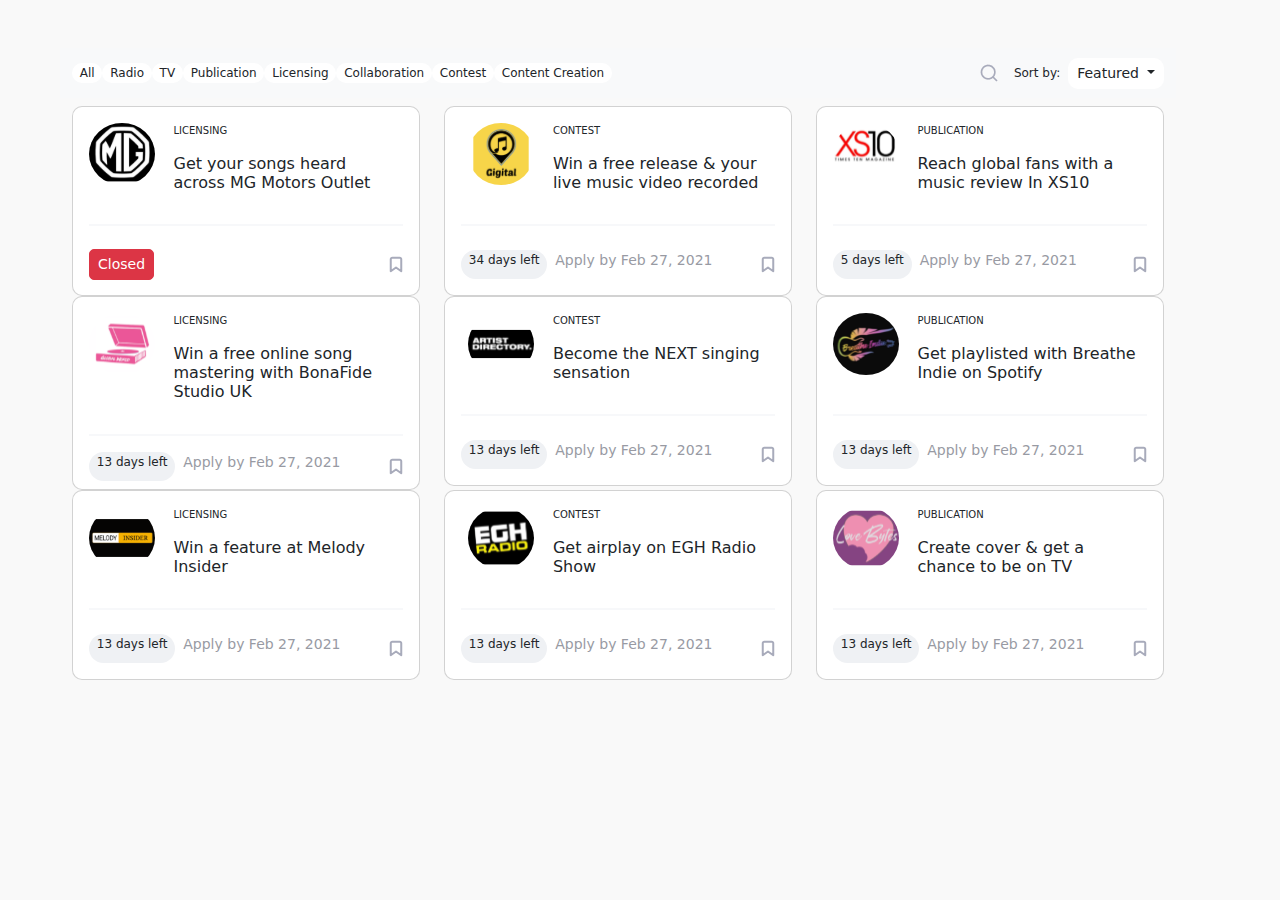
==== Task-1/index.html @ 707893e7 "task 1" ====
<!DOCTYPE html>
<html lang="en">

<head>
  <meta charset="UTF-8">
  <meta http-equiv="X-UA-Compatible" content="IE=edge">
  <meta name="viewport" content="width=device-width, initial-scale=1.0">

  <!-- Bootstrap CSS -->
  <link href="https://cdn.jsdelivr.net/npm/bootstrap@5.0.0/dist/css/bootstrap.min.css" rel="stylesheet">

  <!-- Custom CSS -->
  <link rel="stylesheet" href="./css/style.css">

  <title>Songdew</title>
</head>

<body>
  <div class="container m-5 justify-content-center">

    <nav class="navbar navbar-expand-lg navbar-light bg-light">
      <div class="container">
        <span class="badge rounded-pill nav bg-light text-dark">All</span>
        <span class="badge rounded-pill nav bg-light text-dark">Radio</span>
        <span class="badge rounded-pill nav bg-light text-dark">TV</span>
        <span class="badge rounded-pill nav bg-light text-dark">Publication</span>
        <span class="badge rounded-pill nav bg-light text-dark">Licensing</span>
        <span class="badge rounded-pill nav bg-light text-dark">Collaboration</span>
        <span class="badge rounded-pill nav bg-light text-dark">Contest</span>
        <span class="badge rounded-pill nav bg-light text-dark">Content Creation</span>
      </div>

      <div class="sort container d-flex justify-content-end">
        <img class="m-2" src="./images/Vector.png" alt="search">
        <p class="m-2" style="font-size: 12px;">Sort by:</p>
        <div class="btn-group featured">
          <button type="button" class="btn btn-sm dropdown-toggle" data-bs-toggle="dropdown" aria-expanded="false">
            Featured
          </button>
          <ul class="dropdown-menu">
            <li><a class="dropdown-item" href="#">Last</a></li>
            <li><a class="dropdown-item" href="#">Ending Soon</a></li>
            <li><a class="dropdown-item" href="#">Closed</a></li>
          </ul>
        </div>
      </div>
    </nav>

    <div class="container mt-2">
      <div class="row">

        <div class="col">
          <div class="card">
            <div class="row">
              <div class="col-md-3">
                <img class="img1 m-3" src="./images/img1.svg" alt="search">
              </div>
              <div class="col-md-8 m-2 mt-3">
                <p class="popings">LICENSING</p>
                <h6 class="popings2">Get your songs heard across MG Motors Outlet</h6>
              </div>
            </div>
            <hr class="mx-3">
            <div class="d-flex justify-content-between my-auto mx-3">
              <a class="mb-2 btn btn-danger btn-sm" href="">Closed</a>
              <img class="mb-2" src="./images/bookmark.svg" alt="bookmark">
            </div>
          </div>
        </div>

        <div class="col">
          <div class="card">
            <div class="row justify-content-center">
              <div class="col-md-3">
                <img class="img1 m-3" src="./images/img2.svg" alt="search">
              </div>
              <div class="col-md-8 m-2 mt-3">
                <p class="popings">CONTEST</p>
                <h6 class="popings2">Win a free release & your live music video recorded
                </h6>
              </div>
            </div>
            <hr class="mx-3">
            <div class="d-flex justify-content-between my-auto mx-3">
              <div class="block">
                <span class="mb-2 badge rounded-pill bg-light text-dark">34 days left</span>
                <p class="color mx-2">Apply by Feb 27, 2021</p>
              </div>
              <img class="mb-2" src="./images/bookmark.svg" alt="bookmark">
            </div>
          </div>
        </div>

        <div class="col">

          <div class="card">
            <div class="row">
              <div class="col-md-3">
                <img class="img1 m-3" src="./images/img3.svg" alt="search">
              </div>
              <div class="col-md-8 m-2 mt-3">
                <p class="popings">PUBLICATION</p>
                <h6 class="popings2">Reach global fans with a music review In XS10
                </h6>
              </div>
            </div>
            <hr class="mx-3">
            <div class="d-flex justify-content-between my-auto mx-3">
              <div class="block">
                <span class="mb-2 badge rounded-pill bg-light text-dark">5 days left</span>
                <p class="color mx-2">Apply by Feb 27, 2021</p>
              </div>
              <img class="mb-2" src="./images/bookmark.svg" alt="bookmark">
            </div>
          </div>
        </div>

      </div>

      <div class="row">

        <div class="col">
          <div class="card">
            <div class="row">
              <div class="col-md-3">
                <img class="img1 m-3" src="./images/img4.svg" alt="search">
              </div>
              <div class="col-md-8 m-2 mt-3">
                <p class="popings">LICENSING</p>
                <h6 class="popings2">Win a free online song mastering with BonaFide Studio UK
                </h6>
              </div>
            </div>
            <hr class="mx-3">
            <div class="d-flex justify-content-between my-auto mx-3">
              <div class="block">
                <span class="mb-2 badge rounded-pill bg-light text-dark">13 days left</span>
                <p class="color mx-2">Apply by Feb 27, 2021</p>
              </div>
              <img class="mb-2" src="./images/bookmark.svg" alt="bookmark">
            </div>
          </div>
        </div>

        <div class="col">
          <div class="card">
            <div class="row justify-content-center">
              <div class="col-md-3">
                <img class="img1 m-3" src="./images/img5.svg" alt="search">
              </div>
              <div class="col-md-8 m-2 mt-3">
                <p class="popings">CONTEST</p>
                <h6 class="popings2">Become the NEXT singing sensation

                </h6>
              </div>
            </div>
            <hr class="mx-3">
            <div class="d-flex justify-content-between my-auto mx-3">
              <div class="block">
                <span class="mb-2 badge rounded-pill bg-light text-dark">13 days left</span>
                <p class="color mx-2">Apply by Feb 27, 2021</p>
              </div>
              <img class="mb-2" src="./images/bookmark.svg" alt="bookmark">
            </div>
          </div>
        </div>

        <div class="col">

          <div class="card">
            <div class="row">
              <div class="col-md-3">
                <img class="img1 m-3" src="./images/img6.svg" alt="search">
              </div>
              <div class="col-md-8 m-2 mt-3">
                <p class="popings">PUBLICATION</p>
                <h6 class="popings2">Get playlisted with Breathe Indie on Spotify

                </h6>
              </div>
            </div>
            <hr class="mx-3">
            <div class="d-flex justify-content-between my-auto mx-3">
              <div class="block">
                <span class="mb-2 badge rounded-pill bg-light text-dark">13 days left</span>
                <p class="color mx-2">Apply by Feb 27, 2021</p>
              </div>
              <img class="mb-2" src="./images/bookmark.svg" alt="bookmark">
            </div>
          </div>
        </div>

      </div>

      <div class="row">

        <div class="col">
          <div class="card">
            <div class="row">
              <div class="col-md-3">
                <img class="img1 m-3" src="./images/img7.svg" alt="search">
              </div>
              <div class="col-md-8 m-2 mt-3">
                <p class="popings">LICENSING</p>
                <h6 class="popings2">Win a feature at Melody Insider
                </h6>
              </div>
            </div>
            <hr class="mx-3">
            <div class="d-flex justify-content-between my-auto mx-3">
              <div class="block">
                <span class="mb-2 badge rounded-pill bg-light text-dark">13 days left</span>
                <p class="color mx-2">Apply by Feb 27, 2021</p>
              </div>
              <img class="mb-2" src="./images/bookmark.svg" alt="bookmark">
            </div>
          </div>
        </div>

        <div class="col">
          <div class="card">
            <div class="row justify-content-center">
              <div class="col-md-3">
                <img class="img1 m-3" src="./images/img8.svg" alt="search">
              </div>
              <div class="col-md-8 m-2 mt-3">
                <p class="popings">CONTEST</p>
                <h6 class="popings2">Get airplay on EGH Radio Show
                </h6>
              </div>
            </div>
            <hr class="mx-3">
            <div class="d-flex justify-content-between my-auto mx-3">
              <div class="block">
                <span class="mb-2 badge rounded-pill bg-light text-dark">13 days left</span>
                <p class="color mx-2">Apply by Feb 27, 2021</p>
              </div>
              <img class="mb-2" src="./images/bookmark.svg" alt="bookmark">
            </div>
          </div>
        </div>

        <div class="col">

          <div class="card">
            <div class="row">
              <div class="col-md-3">
                <img class="img1 m-3" src="./images/img9.svg" alt="search">
              </div>
              <div class="col-md-8 m-2 mt-3">
                <p class="popings">PUBLICATION</p>
                <h6 class="popings2">Create cover & get a chance to be on TV
                </h6>
              </div>
            </div>
            <hr class="mx-3">
            <div class="d-flex justify-content-between my-auto mx-3">
              <div class="block">
                <span class="mb-2 badge rounded-pill bg-light text-dark">13 days left</span>
                <p class="color mx-2">Apply by Feb 27, 2021</p>
              </div>
              <img class="mb-2" src="./images/bookmark.svg" alt="bookmark">
            </div>
          </div>
        </div>

      </div>
    </div>

  </div>
  <!-- Option 1: Bootstrap Bundle with Popper -->
  <script src="https://cdn.jsdelivr.net/npm/bootstrap@5.0.0/dist/js/bootstrap.bundle.min.js"></script>

</body>

</html>
---- Task-1/css/style.css ----
*,
*::before,
*::after {
  box-sizing: border-box;
}

body {
  margin: 0;
  padding: 0;
  background-color: #f9f9f9;
}

span.bg-light {
  background-color: #eff1f4 !important;
  font-weight: 400;
}

span.nav {
  background-color: white !important;
  font-weight: 400;
}

span.nav :hover {
  background-color: #eff1f4;
}

div.featured {
  background: #ffffff;
  /* box-shadow: 0px 7px 7px rgba(181, 187, 200, 0.25); */
  border-radius: 10px;
}

.dropdown-menu {
  min-width: none;
}

p.popings {
  font-family: "system-ui";
  font-size: 10px;
  font-weight: 400;
  font-style: normal;
}

h6.popings {
  font-family: "system-ui";
  font-size: 16px;
  font-weight: 500;
  font-style: normal;
}

img.img1 {
  /* position: absolute; */
  width: 66px;
  height: 62px;
  left: 70px;
  top: 358px;
  border-radius: 50%;
}

a.btn-danger {
  border-radius: 5px;
}

div.card {
  min-height: 190px;
  border-radius: 10px;
}

p.color {
  color: #989aa3;
  font-size: 14px;
  font-style: light;
  font-family: "system-ui";
}

div.block {
  display: flex;
}

hr {
  height: 0px;
  border: 1px solid #e0e3eb;
}
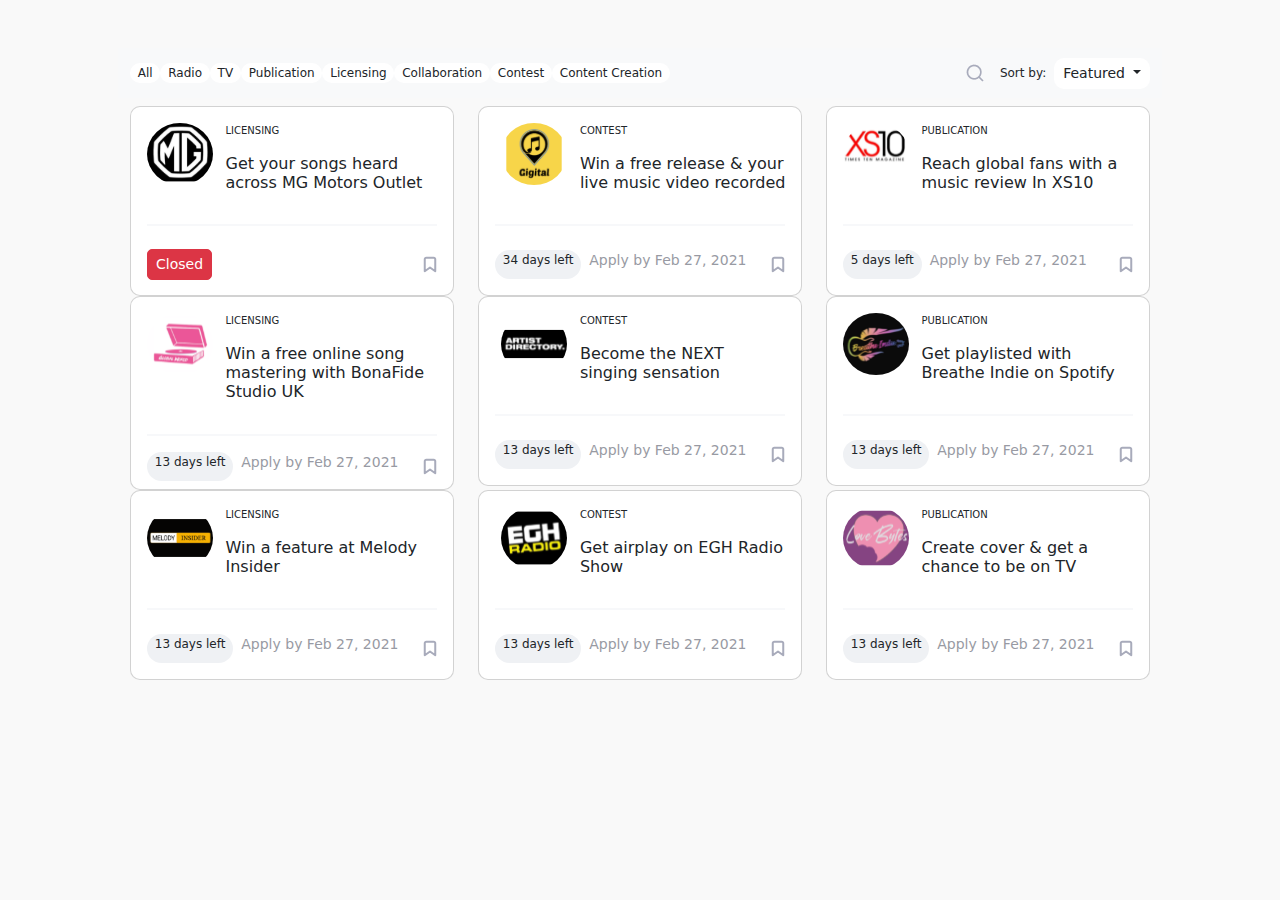
==== commit a6b0c217: "reponsive props" ====
--- a/Task-1/index.html
+++ b/Task-1/index.html
@@ -16,7 +16,7 @@
 </head>
 
 <body>
-  <div class="container m-5 justify-content-center">
+  <div class="container p-5 justify-content-center mainBox">
 
     <nav class="navbar navbar-expand-lg navbar-light bg-light">
       <div class="container">
@@ -52,7 +52,7 @@
         <div class="col">
           <div class="card">
             <div class="row">
-              <div class="col-md-3">
+              <div class="col-md-3 col-sm-12">
                 <img class="img1 m-3" src="./images/img1.svg" alt="search">
               </div>
               <div class="col-md-8 m-2 mt-3">
@@ -71,7 +71,7 @@
         <div class="col">
           <div class="card">
             <div class="row justify-content-center">
-              <div class="col-md-3">
+              <div class="col-md-3 col-sm-12">
                 <img class="img1 m-3" src="./images/img2.svg" alt="search">
               </div>
               <div class="col-md-8 m-2 mt-3">
@@ -95,7 +95,7 @@
 
           <div class="card">
             <div class="row">
-              <div class="col-md-3">
+              <div class="col-md-3 col-sm-12">
                 <img class="img1 m-3" src="./images/img3.svg" alt="search">
               </div>
               <div class="col-md-8 m-2 mt-3">
@@ -122,7 +122,7 @@
         <div class="col">
           <div class="card">
             <div class="row">
-              <div class="col-md-3">
+              <div class="col-md-3 col-sm-12">
                 <img class="img1 m-3" src="./images/img4.svg" alt="search">
               </div>
               <div class="col-md-8 m-2 mt-3">
@@ -145,7 +145,7 @@
         <div class="col">
           <div class="card">
             <div class="row justify-content-center">
-              <div class="col-md-3">
+              <div class="col-md-3 col-sm-12">
                 <img class="img1 m-3" src="./images/img5.svg" alt="search">
               </div>
               <div class="col-md-8 m-2 mt-3">
@@ -170,7 +170,7 @@
 
           <div class="card">
             <div class="row">
-              <div class="col-md-3">
+              <div class="col-md-3 col-sm-12">
                 <img class="img1 m-3" src="./images/img6.svg" alt="search">
               </div>
               <div class="col-md-8 m-2 mt-3">
@@ -198,7 +198,7 @@
         <div class="col">
           <div class="card">
             <div class="row">
-              <div class="col-md-3">
+              <div class="col-md-3 col-sm-12">
                 <img class="img1 m-3" src="./images/img7.svg" alt="search">
               </div>
               <div class="col-md-8 m-2 mt-3">
@@ -221,7 +221,7 @@
         <div class="col">
           <div class="card">
             <div class="row justify-content-center">
-              <div class="col-md-3">
+              <div class="col-md-3 col-sm-12">
                 <img class="img1 m-3" src="./images/img8.svg" alt="search">
               </div>
               <div class="col-md-8 m-2 mt-3">
@@ -245,7 +245,7 @@
 
           <div class="card">
             <div class="row">
-              <div class="col-md-3">
+              <div class="col-md-3 col-sm-12">
                 <img class="img1 m-3" src="./images/img9.svg" alt="search">
               </div>
               <div class="col-md-8 m-2 mt-3">
--- a/Task-1/css/style.css
+++ b/Task-1/css/style.css
@@ -81,3 +81,9 @@
   height: 0px;
   border: 1px solid #e0e3eb;
 }
+
+@media (max-width: 500px) {
+  div.p-5 {
+    padding: 30px !important;
+  }
+}